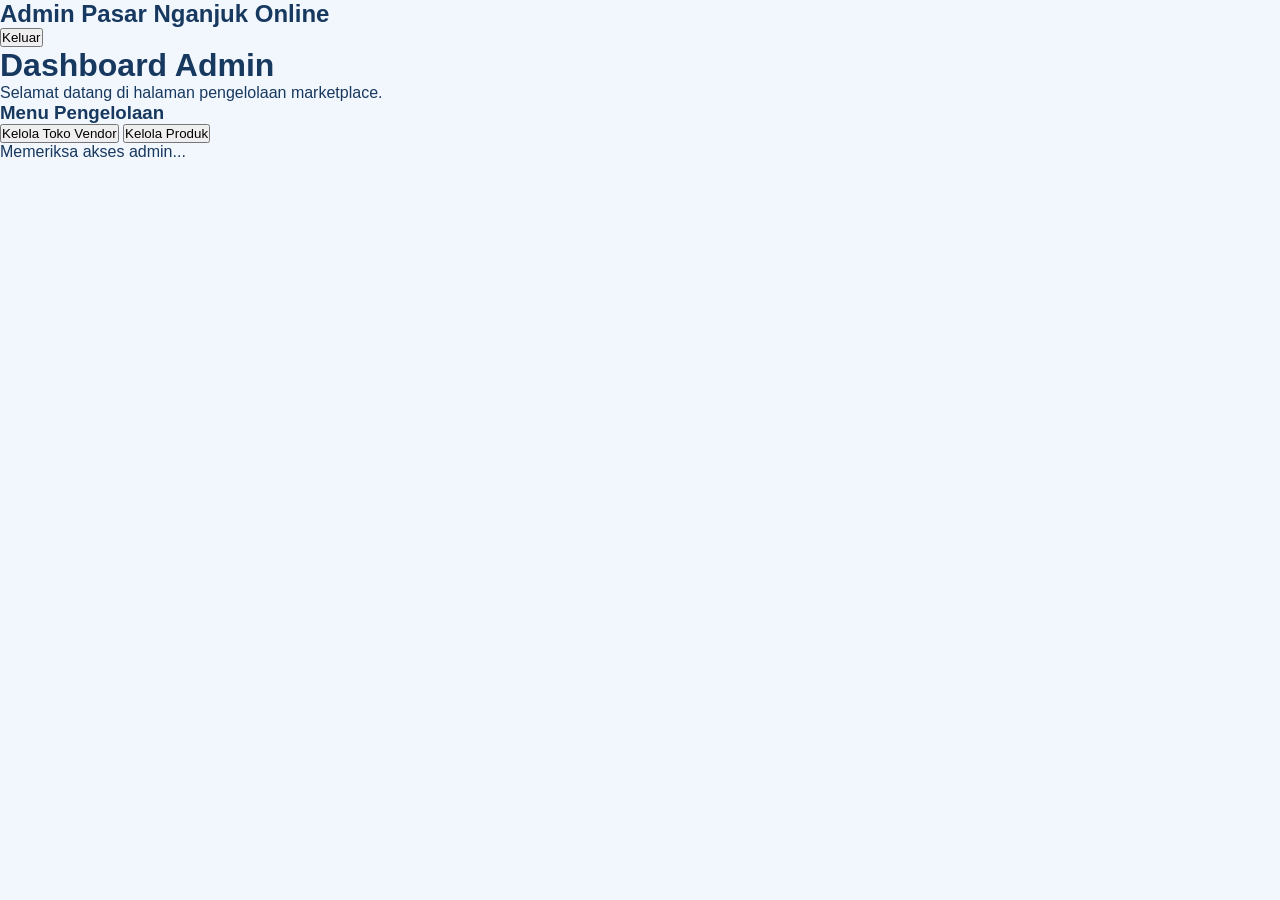
==== admin.html @ d714dd49 "Add files via upload" ====
<!DOCTYPE html>
<html lang="id">
<head>
    <meta charset="UTF-8">
    <meta name="viewport" content="width=device-width, initial-scale=1.0">
    <title>Admin - Pasar Nganjuk Online</title>
    <link rel="stylesheet" href="style.css">
</head>
<body>

    <header>
        <h2>Admin Pasar Nganjuk Online</h2>
        <button id="btnLogout">Keluar</button>
    </header>

    <main class="container">
        <h1>Dashboard Admin</h1>
        <p>Selamat datang di halaman pengelolaan marketplace.</p>

        <section>
            <h3>Menu Pengelolaan</h3>
            <div class="admin-menu">
                <button onclick="tampilkanToko()">Kelola Toko Vendor</button>
                <button onclick="tampilkanProduk()">Kelola Produk</button>
            </div>
        </section>

        <section id="areaAdmin">
            <p>Memeriksa akses admin...</p>
        </section>
    </main>

    <script type="module" src="admin.js"></script>
</body>
</html>
---- style.css ----
/* =========================================
   PASAR NGANJUK ONLINE - STYLE.CSS
   Versi dirapikan: desktop, tablet, dan HP
   Nama class/ID dipertahankan
========================================= */

/* RESET & WARNA */
* {
    margin: 0;
    padding: 0;
    box-sizing: border-box;
}

:root {
    --blue: #0864ad;
    --dark-blue: #064783;
    --light-blue: #eaf5ff;
    --white: #ffffff;
    --text: #17385f;
    --border: #dceafa;
    --green: #13a76b;
}

body {
    font-family: Arial, sans-serif;
    background: #f1f7fd;
    color: var(--text);
}

/* =========================================
   TOPBAR
========================================= */
.topbar {
    min-height: 42px;
    background: var(--dark-blue);
    color: #fff;
    padding: 10px 3%;
    display: flex;
    align-items: center;
    justify-content: space-between;
    gap: 15px;
    font-size: 13px;
}

.top-links {
    display: flex;
    gap: 20px;
}

.top-links a {
    color: #fff;
    text-decoration: none;
}

/* =========================================
   HEADER & PENCARIAN
========================================= */
.main-header {
    background: #fff;
    padding: 18px 3%;
    display: flex;
    align-items: center;
    justify-content: space-between;
    gap: 25px;
}

.logo {
    display: flex;
    align-items: center;
    gap: 10px;
    flex-shrink: 0;
}

.logo-icon {
    font-size: 43px;
}

.logo h1 {
    font-size: 25px;
    color: var(--dark-blue);
}

.logo h1 span {
    color: #1689e5;
    font-style: italic;
}

.logo small {
    display: block;
    text-align: right;
    margin-top: 5px;
}

.search-box {
    display: flex;
    align-items: center;
    flex: 1;
    min-width: 0;
    max-width: 650px;
    height: 50px;
    border: 2px solid #cce6ff;
    border-radius: 14px;
    overflow: hidden;
    background: #fff;
    transition: border-color .2s, box-shadow .2s;
}

.search-box:focus-within {
    border-color: #1680dc;
    box-shadow: 0 0 0 4px #1680dc18;
}

.search-box input {
    flex: 1;
    width: 100%;
    min-width: 0;
    height: 100%;
    padding: 0 16px;
    border: none;
    outline: none;
    background: transparent;
    color: #26384a;
    font-size: 14px;
}

.search-box input::placeholder {
    color: #9aaabd;
}

.search-box button {
    width: 55px;
    height: 100%;
    flex-shrink: 0;
    border: none;
    background: #0875cc;
    color: #fff;
    font-size: 20px;
    cursor: pointer;
    transition: background .2s;
}

.search-box button:hover {
    background: #055da6;
}

.header-actions {
    display: flex;
    gap: 20px;
}

.header-actions a {
    color: var(--dark-blue);
    text-decoration: none;
    font-weight: bold;
}

/* PENCARIAN + URUTAN PRODUK */
.search-urutan-wrapper {
    display: flex;
    align-items: center;
    gap: 10px;
    flex: 1;
    min-width: 0;
}

.search-urutan-wrapper .search-box {
    flex: 1;
    width: auto;
    min-width: 0;
}

.filter-urutan {
    display: flex;
    align-items: center;
    justify-content: flex-end;
    gap: 10px;
    max-width: 1200px;
    margin: 15px auto;
    padding: 0 20px;
}

.filter-urutan label {
    color: #52677d;
    font-size: 14px;
    font-weight: 600;
}

.filter-urutan select {
    padding: 11px 14px;
    border: 1px solid #d5e3f2;
    border-radius: 10px;
    background: #fff;
    color: #1264b0;
    font-size: 14px;
    font-weight: 600;
    cursor: pointer;
    outline: none;
}

.filter-urutan select:focus {
    border-color: #1680dc;
    box-shadow: 0 0 0 3px #1680dc20;
}

.search-urutan-wrapper .filter-urutan {
    margin: 0;
    padding: 0;
    flex-shrink: 0;
}

.search-urutan-wrapper .filter-urutan label {
    display: none;
}

.search-urutan-wrapper .filter-urutan select {
    width: 125px;
    max-width: 125px;
    height: 46px;
    padding: 0 8px;
    font-size: 12px;
}

/* =========================================
   NAVIGASI DESKTOP
========================================= */
.main-nav {
    display: flex;
    align-items: center;
    margin: 0 1%;
    background: var(--blue);
    border-radius: 12px;
    overflow-x: auto;
}

.main-nav a {
    padding: 17px 23px;
    color: #fff;
    text-decoration: none;
    white-space: nowrap;
    font-weight: bold;
}

.main-nav a.active {
    background: #2397ee;
}

/* =========================================
   HERO / BANNER UTAMA
========================================= */
.hero {
    min-height: 275px;
    margin: 12px 1%;
    border-radius: 15px;
    background: linear-gradient(90deg, #07559a, #168de1);
    display: flex;
    align-items: center;
    justify-content: center;
    text-align: center;
    color: #fff;
    overflow: hidden;
}

.hero-content {
    padding: 35px 20px;
}

.hero h2 {
    margin-bottom: 15px;
    font-size: clamp(28px, 4vw, 48px);
    font-style: italic;
}

.hero h3 {
    margin-bottom: 15px;
    color: #ffdf45;
    font-size: clamp(22px, 3vw, 36px);
}

.hero p {
    margin-bottom: 22px;
    font-size: 18px;
    font-weight: bold;
}

.hero button {
    padding: 13px 25px;
    border: none;
    border-radius: 25px;
    background: #ffda36;
    color: #064783;
    font-size: 16px;
    font-weight: bold;
    cursor: pointer;
}

/* =========================================
   KATEGORI
========================================= */
.category-section,
.product-section,
.promo-section,
.store-section {
    background: #fff;
    border: 1px solid var(--border);
    border-radius: 13px;
    overflow: hidden;
}

.category-section {
    margin: 15px 1%;
    padding: 20px;
}

.category-section > h2 {
    margin-bottom: 18px;
}

.categories {
    display: grid;
    grid-template-columns: repeat(10, minmax(0, 1fr));
    gap: 12px;
}

.categories div {
    padding: 16px 5px;
    border-radius: 12px;
    background: #f1f8ff;
    text-align: center;
    font-size: 32px;
}

.categories p {
    margin-top: 10px;
    font-size: 13px;
    font-weight: bold;
}

/* =========================================
   AREA MARKETPLACE
========================================= */
.marketplace-content {
    display: grid;
    grid-template-columns: 2fr 1fr .8fr;
    align-items: stretch;
    gap: 15px;
    margin: 18px 1%;
}

.section-title {
    display: flex;
    align-items: center;
    justify-content: space-between;
    gap: 10px;
    padding: 15px;
    background: var(--blue);
    color: #fff;
}

.section-title h2 {
    font-size: 19px;
}

.section-title a {
    color: #fff;
    text-decoration: none;
    font-size: 12px;
}

/* KARTU PRODUK BERANDA */
.products {
    display: grid;
    grid-template-columns: repeat(4, minmax(0, 1fr));
    gap: 10px;
    padding: 12px;
}

.product {
    padding: 0;
    border: 1px solid #e3edf8;
    border-radius: 10px;
    background: #fff;
    overflow: hidden;
    cursor: pointer;
    transition: transform .2s, box-shadow .2s;
}

.product:hover {
    transform: translateY(-4px);
    box-shadow: 0 6px 18px #07559a20;
}

.product .photo {
    margin-bottom: 12px;
    padding: 25px 5px;
    border-radius: 8px;
    background: #f1f5fa;
    text-align: center;
    font-size: 45px;
}

.product-image {
    width: 100%;
    aspect-ratio: 1 / 1;
    overflow: hidden;
    background: #f1f5fa;
}

.product-image img {
    display: block;
    width: 100%;
    height: 100%;
    object-fit: cover;
    transition: transform .3s;
}

.product:hover .product-image img {
    transform: scale(1.05);
}

.product-info {
    padding: 12px;
}

.product-info h3 {
    min-height: 35px;
    margin-bottom: 8px;
    font-size: 14px;
    line-height: 1.4;
}

.product h3 {
    margin-bottom: 8px;
    font-size: 14px;
}

.product .price {
    color: #e53935;
    font-size: 17px;
    font-weight: bold;
}

.product-info .location {
    margin-top: 8px;
    color: #78899b;
    font-size: 12px;
}

.buy-button {
    width: 100%;
    margin-top: 12px;
    padding: 10px;
    border: none;
    border-radius: 7px;
    background: #0864ad;
    color: #fff;
    font-weight: bold;
    cursor: pointer;
}

.buy-button:hover {
    background: #064783;
}

/* PROMO & TOKO POPULER */
.promo-banner {
    height: calc(100% - 50px);
    min-height: 260px;
    padding: 40px 15px;
    background: linear-gradient(145deg, #35b7ed, #0571c9);
    color: #fff;
    display: flex;
    flex-direction: column;
    align-items: center;
    justify-content: center;
    text-align: center;
}

.promo-banner h2 {
    font-size: 27px;
}

.promo-banner h3 {
    margin: 15px 0;
    color: #ffed32;
    font-size: 35px;
}

.promo-banner p {
    font-weight: bold;
}

.popular-stores {
    padding: 12px;
}

.popular-stores div {
    padding: 20px 8px;
    border-bottom: 1px solid var(--border);
    font-size: 14px;
    font-weight: bold;
}

/* =========================================
   FOOTER & NAVIGASI HP
========================================= */
footer {
    padding: 25px;
    background: var(--dark-blue);
    color: #fff;
    text-align: center;
    line-height: 1.8;
}

.mobile-nav {
    display: none;
}

.mobile-nav a {
    flex: 1;
    min-width: 0;
    display: flex;
    flex-direction: column;
    align-items: center;
    justify-content: center;
    gap: 4px;
    color: #60758b;
    text-decoration: none;
    font-size: 19px;
    text-align: center;
    white-space: nowrap;
}

.mobile-nav a span {
    font-size: 9px;
}

.mobile-nav a.active {
    color: var(--blue);
    font-weight: bold;
}

/* =========================================
   RINGKASAN & PANEL KERANJANG
========================================= */
#cartSummary {
    position: fixed;
    right: 18px;
    bottom: 20px;
    z-index: 1000;
    display: flex;
    flex-direction: column;
    gap: 5px;
    padding: 13px 18px;
    border: none;
    border-radius: 12px;
    background: #0759a5;
    color: #fff;
    box-shadow: 0 4px 15px #0003;
    text-align: left;
    cursor: pointer;
}

#cartOverlay {
    position: fixed;
    inset: 0;
    z-index: 2000;
    display: none;
    justify-content: flex-end;
    background: #0008;
}

#cartOverlay.show {
    display: flex;
}

.cart-panel {
    display: flex;
    flex-direction: column;
    width: 100%;
    max-width: 430px;
    height: 100%;
    padding: 20px;
    background: #fff;
    overflow-y: auto;
}

.cart-header {
    display: flex;
    align-items: center;
    justify-content: space-between;
    padding-bottom: 15px;
    border-bottom: 1px solid #e5eaf0;
}

.cart-header button {
    padding: 9px 12px;
    border: none;
    border-radius: 8px;
    background: #edf3f8;
    font-size: 18px;
    cursor: pointer;
}

#cartItems {
    flex: 1;
}

.cart-item {
    padding: 16px 0;
    border-bottom: 1px solid #e5eaf0;
}

.cart-item-info p {
    color: #0759a5;
    font-weight: bold;
}

.cart-controls {
    display: flex;
    align-items: center;
    gap: 12px;
}

.cart-controls button {
    padding: 6px 11px;
    border: 1px solid #dce3eb;
    border-radius: 6px;
    background: #f5f8fb;
    cursor: pointer;
}

.cart-controls .remove-button {
    margin-left: auto;
    color: #d33;
}

.cart-empty {
    padding: 35px 10px;
    color: #78899b;
    text-align: center;
}

.cart-footer {
    padding-top: 15px;
    border-top: 1px solid #e5eaf0;
}

.cart-footer strong {
    display: block;
    margin: 8px 0 15px;
    color: #0759a5;
    font-size: 22px;
}

.checkout-button {
    width: 100%;
    padding: 14px;
    border: none;
    border-radius: 9px;
    background: #0759a5;
    color: #fff;
    font-weight: bold;
    cursor: pointer;
}

/* =========================================
   CHECKOUT POPUP
========================================= */
#checkoutOverlay {
    position: fixed;
    inset: 0;
    z-index: 3000;
    display: none;
    align-items: center;
    justify-content: center;
    padding: 15px;
    background: #0008;
}

#checkoutOverlay.show {
    display: flex;
}

.checkout-panel {
    width: 100%;
    max-width: 480px;
    max-height: 90vh;
    padding: 22px;
    border-radius: 14px;
    background: #fff;
    overflow-y: auto;
}

.checkout-panel label {
    display: block;
    margin: 15px 0 6px;
    font-size: 14px;
    font-weight: 600;
}

.checkout-panel input,
.checkout-panel textarea {
    width: 100%;
    padding: 12px;
    border: 1px solid #dce3eb;
    border-radius: 8px;
    font: inherit;
}

.checkout-panel textarea {
    min-height: 75px;
    resize: vertical;
}

.checkout-total {
    display: flex;
    align-items: center;
    justify-content: space-between;
    margin: 22px 0 15px;
    padding-top: 15px;
    border-top: 1px solid #e5eaf0;
}

.checkout-total strong {
    color: #0759a5;
    font-size: 20px;
}

#checkoutMessage {
    color: #16834a;
    font-size: 13px;
    line-height: 1.5;
}

/* =========================================
   DASHBOARD PENJUAL
========================================= */
body:has(.seller-dashboard) {
    min-height: 100vh;
    background: #f3f7fc;
    color: #183b5d;
}

.seller-header {
    display: flex;
    align-items: center;
    justify-content: space-between;
    gap: 15px;
    padding: 18px max(5%, calc((100% - 1100px) / 2));
    background: linear-gradient(115deg, #064783, #0878c9);
    color: #fff;
    box-shadow: 0 3px 14px #06478320;
}

.seller-header h2 {
    margin: 0;
    font-size: clamp(18px, 2.5vw, 23px);
    font-weight: 700;
}

.seller-header a {
    display: inline-flex;
    align-items: center;
    gap: 6px;
    padding: 9px 13px;
    border: 1px solid #ffffff55;
    border-radius: 9px;
    color: #fff;
    text-decoration: none;
    font-size: 13px;
    transition: background .2s;
}

.seller-header a:hover {
    background: #ffffff20;
}

.seller-dashboard {
    width: min(100% - 32px, 900px);
    max-width: 900px;
    margin: 32px auto 60px;
    padding: 0;
}

.seller-dashboard > h1 {
    margin-bottom: 8px;
    color: #123d66;
    font-size: clamp(25px, 4vw, 32px);
    line-height: 1.25;
}

.seller-dashboard > p {
    margin-bottom: 24px;
    color: #687f96;
    font-size: 14px;
    line-height: 1.6;
}

.seller-card {
    margin-top: 18px;
    padding: 24px;
    border: 1px solid #e1eaf3;
    border-radius: 16px;
    background: #fff;
    box-shadow: 0 5px 20px #17385f0a;
}

.seller-card h2 {
    margin: 0 0 18px;
    padding-bottom: 13px;
    border-bottom: 1px solid #edf1f6;
    color: #164b79;
    font-size: 19px;
}

.seller-card label {
    display: block;
    margin: 16px 0 7px;
    color: #294b6b;
    font-size: 13px;
    font-weight: 700;
}

.seller-card input {
    display: block;
    width: 100%;
    min-height: 46px;
    padding: 11px 13px;
    border: 1px solid #d6e1ed;
    border-radius: 9px;
    outline: none;
    background: #fbfdff;
    color: #17385f;
    font: inherit;
    font-size: 14px;
    transition: border-color .2s, box-shadow .2s, background .2s;
}

.seller-card input:focus {
    border-color: #1689e5;
    background: #fff;
    box-shadow: 0 0 0 3px #1689e51a;
}

.seller-card input[type="file"] {
    min-height: auto;
    padding: 9px;
    background: #f8fbff;
    cursor: pointer;
}

.seller-card input[type="file"]::file-selector-button {
    margin-right: 10px;
    padding: 8px 11px;
    border: 0;
    border-radius: 7px;
    background: #e7f2fc;
    color: #0759a5;
    font-weight: 700;
    cursor: pointer;
}

.seller-card > button,
.seller-product button {
    min-height: 43px;
    padding: 11px 18px;
    border: 0;
    border-radius: 9px;
    background: #0864ad;
    color: #fff;
    font-size: 14px;
    font-weight: 700;
    cursor: pointer;
    transition: background .2s, transform .2s;
}

.seller-card > button {
    width: 100%;
    margin-top: 20px;
}

.seller-card > button:hover,
.seller-product button:hover {
    background: #064783;
}

.seller-card > button:active,
.seller-product button:active {
    transform: scale(.98);
}

#pesanToko,
#pesanProduk {
    margin-top: 12px;
    color: #16834a;
    font-size: 13px;
    line-height: 1.5;
    overflow-wrap: anywhere;
}

#daftarProdukPenjual {
    display: grid;
    gap: 12px;
}

.seller-product {
    display: flex;
    align-items: center;
    gap: 16px;
    min-width: 0;
    padding: 13px;
    border: 1px solid #e7edf4;
    border-radius: 12px;
    background: #fbfdff;
}

.seller-product img {
    flex: 0 0 92px;
    width: 92px;
    height: 92px;
    border: 1px solid #e7edf4;
    border-radius: 10px;
    background: #f1f5fa;
    object-fit: cover;
}

.seller-product > div {
    flex: 1;
    min-width: 0;
}

.seller-product strong {
    display: block;
    margin-bottom: 6px;
    color: #17385f;
    font-size: 15px;
    overflow-wrap: anywhere;
}

.seller-product p {
    margin-bottom: 10px;
    color: #0864ad;
    font-size: 15px;
    font-weight: 700;
}

.seller-product button {
    min-height: 34px;
    padding: 7px 13px;
    background: #fff0f0;
    color: #c62828;
    font-size: 12px;
}

.seller-product button:hover {
    background: #ffe0e0;
    color: #a71919;
}

#daftarProdukPenjual > p {
    padding: 18px;
    border: 1px dashed #d6e1ed;
    border-radius: 10px;
    color: #71869b;
    text-align: center;
    font-size: 14px;
}

/* =========================================
   HALAMAN DETAIL TOKO
========================================= */
.halaman-toko {
    max-width: 1100px;
    margin: 25px auto;
    padding: 15px;
}

.kartu-profil-toko {
    margin-bottom: 25px;
    padding: 25px;
    border-radius: 12px;
    background: #fff;
    box-shadow: 0 2px 10px rgba(0, 0, 0, .08);
}

.kartu-profil-toko h1 {
    margin-bottom: 12px;
    color: #1769aa;
}

.kartu-profil-toko p {
    margin: 8px 0;
    color: #555;
}

.produk-toko h2 {
    margin-bottom: 20px;
    color: #222;
}

#daftarProdukToko {
    display: grid;
    grid-template-columns: repeat(auto-fill, minmax(180px, 1fr));
    gap: 15px;
}

.kartu-produk-toko {
    padding: 12px;
    border-radius: 10px;
    background: #fff;
    box-shadow: 0 2px 8px rgba(0, 0, 0, .08);
    overflow: hidden;
}

.kartu-produk-toko img {
    width: 100%;
    height: 170px;
    border-radius: 8px;
    object-fit: cover;
}

.kartu-produk-toko h3 {
    margin: 10px 0;
    font-size: 15px;
}

.harga-produk-toko {
    color: #e53935;
    font-weight: bold;
}

/* BANNER TOKO */
.banner-toko {
    width: 100%;
    height: 230px;
    border-radius: 16px 16px 0 0;
    background: #e8f1fb;
    overflow: hidden;
}

.banner-toko img {
    display: block;
    width: 100%;
    height: 100%;
    object-fit: cover;
}

.banner-kosong {
    display: flex;
    align-items: center;
    justify-content: center;
    height: 100%;
    color: #1769aa;
    font-size: 22px;
    font-weight: bold;
}

/* KARTU PROFIL TOKO */
.kartu-profil-toko {
    margin: 0 0 30px;
    padding: 0 25px 25px;
    border-radius: 0 0 16px 16px;
    background: #fff;
    box-shadow: 0 5px 20px rgba(0, 0, 0, .07);
}

.identitas-toko {
    display: flex;
    align-items: flex-end;
    gap: 20px;
}

.foto-profil-toko,
.foto-profil-kosong {
    position: relative;
    flex-shrink: 0;
    width: 120px;
    height: 120px;
    margin-top: -65px;
    border: 5px solid #fff;
    border-radius: 50%;
    background: #e8f1fb;
    object-fit: cover;
    box-shadow: 0 3px 12px rgba(0, 0, 0, .15);
}

.foto-profil-kosong {
    display: flex;
    align-items: center;
    justify-content: center;
    font-size: 40px;
}

.info-identitas-toko {
    flex: 1;
    min-width: 0;
    padding-top: 15px;
}

.info-identitas-toko h1,
.identitas-toko h1 {
    margin: 0 0 12px;
    color: #1769aa;
    font-size: 25px;
}

.info-identitas-toko p {
    margin: 8px 0;
    color: #555;
    line-height: 1.5;
}

.deskripsi-toko {
    margin-top: 15px !important;
    color: #666 !important;
    line-height: 1.7 !important;
}

/* TOMBOL WHATSAPP TOKO */
.tombol-whatsapp {
    display: inline-block;
    margin-top: 12px;
    padding: 11px 18px;
    border-radius: 8px;
    background: #20b65a;
    color: #fff;
    text-decoration: none;
    font-weight: bold;
    transition: background .2s, transform .2s;
}

.tombol-whatsapp:hover {
    background: #159447;
    transform: translateY(-2px);
}

/* LABEL KATEGORI PRODUK TOKO */
.kategori-produk-toko {
    display: inline-block;
    margin: 5px 0;
    padding: 5px 10px;
    border-radius: 20px;
    background: #e8f1fb;
    color: #1769aa;
    font-size: 12px;
    font-weight: 600;
}

/* =========================================
   DETAIL PRODUK TOKO
========================================= */
#detailProdukToko {
    position: fixed;
    inset: 0;
    z-index: 9999;
    display: flex;
    align-items: center;
    justify-content: center;
    padding: 15px;
    background: rgba(0, 0, 0, .65);
}

.isi-detail-toko {
    position: relative;
    width: 100%;
    max-width: 500px;
    max-height: 90vh;
    padding: 25px;
    border-radius: 18px;
    background: #fff;
    overflow-y: auto;
}

.isi-detail-toko img {
    width: 100%;
    height: 280px;
    border-radius: 12px;
    object-fit: contain;
}

.isi-detail-toko h2 {
    margin: 18px 0 8px;
}

.isi-detail-toko h3 {
    color: #0878df;
    font-size: 23px;
}

#tutupDetailToko {
    position: absolute;
    top: 12px;
    right: 12px;
    width: 35px;
    height: 35px;
    border: none;
    border-radius: 50%;
    background: #fff;
    font-size: 22px;
    cursor: pointer;
}

.tombol-detail-toko,
.tombol-keranjang-toko,
#tambahKeranjangDetail {
    width: 100%;
    margin-top: 8px;
    padding: 12px;
    border: none;
    border-radius: 9px;
    font-size: 14px;
    font-weight: bold;
    cursor: pointer;
    transition: background .2s;
}

.tombol-detail-toko {
    background: #eaf3ff;
    color: #0878df;
}

.tombol-keranjang-toko,
#tambahKeranjangDetail {
    background: #0878df;
    color: #fff;
}

.tombol-detail-toko:hover {
    background: #d6e8ff;
}

.tombol-keranjang-toko:hover,
#tambahKeranjangDetail:hover {
    background: #0564bd;
}

#tambahKeranjangDetail {
    margin-top: 20px;
    padding: 14px;
    font-size: 16px;
}

/* =========================================
   HALAMAN KERANJANG BELANJA
   Class .halaman-toko dipertahankan karena
   digunakan juga pada halaman keranjang.
========================================= */
.checkout-keranjang {
    margin-top: 25px;
    padding: 25px;
    border: 1px solid #e8edf4;
    border-radius: 14px;
    background: #fff;
    box-shadow: 0 3px 15px rgba(0, 0, 0, .04);
}

.checkout-keranjang h2 {
    margin: 0 0 22px;
    padding-bottom: 15px;
    border-bottom: 1px solid #edf0f5;
    color: #1d3557;
}

.checkout-keranjang label {
    display: block;
    margin: 16px 0 8px;
    color: #34445a;
    font-weight: 600;
}

.checkout-keranjang input,
.checkout-keranjang textarea {
    width: 100%;
    padding: 13px;
    border: 1px solid #dce3ed;
    border-radius: 9px;
    background: #fff;
    font-size: 14px;
}

.checkout-keranjang textarea {
    min-height: 90px;
    resize: vertical;
}

.checkout-keranjang input:focus,
.checkout-keranjang textarea:focus {
    outline: none;
    border-color: #0875d1;
    box-shadow: 0 0 0 3px rgba(8, 117, 209, .10);
}

.checkout-keranjang button {
    width: 100%;
    margin-top: 15px;
    padding: 15px;
    border: none;
    border-radius: 9px;
    background: #0875d1;
    color: #fff;
    font-size: 16px;
    font-weight: bold;
    cursor: pointer;
}

.checkout-keranjang button:hover {
    background: #0561ae;
}

/* ITEM KERANJANG */
.item-keranjang {
    margin-bottom: 14px;
    padding: 22px;
    border: 1px solid #e8edf4;
    border-radius: 13px;
    background: #fff;
    box-shadow: 0 3px 12px rgba(0, 0, 0, .04);
}

.item-keranjang h3 {
    margin: 0 0 8px;
    color: #243b53;
    font-size: 18px;
}

.item-keranjang p {
    margin: 7px 0;
    color: #778397;
}

.item-keranjang p:nth-of-type(2) {
    color: #0875d1;
    font-size: 18px;
    font-weight: bold;
}

.kontrol-jumlah {
    display: flex;
    align-items: center;
    gap: 13px;
    margin: 15px 0;
}

.kontrol-jumlah button {
    width: 35px;
    height: 35px;
    border: 1px solid #dce5ef;
    border-radius: 8px;
    background: #f0f6ff;
    color: #0875d1;
    font-size: 20px;
    cursor: pointer;
}

.kontrol-jumlah span {
    min-width: 20px;
    font-weight: bold;
    text-align: center;
}

.item-keranjang > button {
    padding: 8px 15px;
    border: none;
    border-radius: 7px;
    background: #fff0f0;
    color: #dc3545;
    cursor: pointer;
}

/* TOTAL KERANJANG */
.total-keranjang {
    display: flex;
    align-items: center;
    justify-content: space-between;
    gap: 10px;
    margin: 20px 0;
    padding: 22px;
    border: 1px solid #e4edf7;
    border-radius: 13px;
    background: #fff;
}

.total-keranjang h3 {
    margin: 0;
    color: #52647a;
}

.total-keranjang h2 {
    margin: 0;
    color: #0875d1;
    font-size: 24px;
}

/* =========================================
   RESPONSIVE TABLET
========================================= */
@media (max-width: 1000px) {
    .categories {
        grid-template-columns: repeat(5, minmax(0, 1fr));
    }

    .marketplace-content {
        grid-template-columns: 1fr 1fr;
    }

    .product-section {
        grid-column: 1 / -1;
    }

    .header-actions {
        display: none;
    }
}

/* =========================================
   RESPONSIVE HP & TABLET KECIL
========================================= */
@media (max-width: 768px) {
    body {
        padding-bottom: 85px;
    }

    .main-nav {
        display: none !important;
    }

    .mobile-nav {
        position: fixed;
        right: 0;
        bottom: 0;
        left: 0;
        z-index: 9999;
        display: flex !important;
        align-items: center;
        justify-content: space-around;
        width: 100%;
        height: 70px;
        padding: 4px 2px;
        border-top: 1px solid var(--border);
        background: #fff;
        box-shadow: 0 -3px 12px #00000015;
    }

    .mobile-nav a {
        gap: 5px;
        white-space: normal;
    }

    .mobile-nav a span {
        font-size: 9px;
        line-height: 1.2;
    }

    .mobile-nav a.active {
        color: #0864ad;
    }

    .main-header {
        flex-wrap: wrap;
        gap: 12px;
        padding: 12px;
    }

    .main-header .logo {
        width: 100%;
    }

    .main-header .search-urutan-wrapper {
        order: 2;
        width: 100%;
        flex-wrap: nowrap;
        gap: 8px;
    }

    .main-header .search-box {
        flex: 1;
        width: auto;
        min-width: 0;
        max-width: none;
        height: 46px;
    }

    .main-header .search-box input {
        min-width: 0;
        padding: 0 10px;
        font-size: 13px;
    }

    .main-header .search-box button {
        width: 42px;
    }

    .main-header .filter-urutan {
        order: 2;
        width: 118px;
        margin: 0;
        padding: 0;
        flex-shrink: 0;
    }

    .main-header .filter-urutan select {
        width: 100%;
        max-width: 100%;
        height: 46px;
        padding: 0 7px;
        border-radius: 12px;
        background: #f7faff;
        font-size: 12px;
    }

    .main-header .header-actions {
        order: 3;
    }

    .filter-urutan {
        justify-content: flex-start;
        margin: 10px 12px 15px;
        padding: 0;
    }

    .filter-urutan label {
        white-space: nowrap;
    }

    .filter-urutan select {
        flex: 1;
        max-width: none;
        height: 42px;
    }

    .search-urutan-wrapper {
        width: 100%;
        gap: 7px;
    }

    .search-urutan-wrapper .search-box {
        height: 44px;
    }

    .search-urutan-wrapper .filter-urutan {
        width: 115px;
        margin: 0;
        padding: 0;
    }

    .search-urutan-wrapper .filter-urutan select {
        width: 100%;
        max-width: 100%;
        height: 44px;
    }
}

/* =========================================
   RESPONSIVE SMARTPHONE
========================================= */
@media (max-width: 600px) {
    body {
        padding-bottom: 85px;
    }

    /* TOPBAR */
    .topbar {
        justify-content: center;
        font-size: 11px;
    }

    .topbar .top-links,
    .topbar div:nth-child(2) {
        display: none;
    }

    /* HEADER */
    .main-header {
        padding: 12px;
        gap: 12px;
    }

    .logo {
        width: 100%;
        justify-content: center;
    }

    .logo h1 {
        font-size: 21px;
    }

    .logo small {
        text-align: left;
    }

    .logo-icon {
        font-size: 35px;
    }

    .main-nav {
        display: none;
    }

    /* HERO */
    .hero {
        min-height: 210px;
        margin: 10px;
    }

    .hero-content {
        padding: 25px 12px;
    }

    .hero h2 {
        font-size: 25px;
    }

    .hero h3 {
        font-size: 21px;
    }

    .hero p {
        font-size: 14px;
    }

    /* KATEGORI */
    .category-section {
        margin: 10px;
        padding: 14px;
    }

    .categories {
        grid-template-columns: repeat(5, minmax(0, 1fr));
        gap: 7px;
    }

    .categories div {
        padding: 12px 3px;
        font-size: 23px;
    }

    .categories p {
        font-size: 10px;
    }

    /* MARKETPLACE */
    .marketplace-content {
        grid-template-columns: 1fr;
        gap: 12px;
        margin: 10px;
    }

    .product-section {
        grid-column: auto;
    }

    .section-title h2 {
        font-size: 16px;
    }

    .products {
        grid-template-columns: repeat(2, minmax(0, 1fr));
        gap: 9px;
        padding: 9px;
    }

    .product-info {
        padding: 9px;
    }

    .product-info h3,
    .product h3 {
        font-size: 13px;
    }

    .product .photo {
        padding: 25px 5px;
        font-size: 40px;
    }

    .product .price {
        font-size: 15px;
    }

    .buy-button {
        padding: 9px 5px;
        font-size: 12px;
    }

    .promo-banner {
        min-height: 200px;
    }

    .popular-stores div {
        padding: 15px 8px;
    }

    footer {
        font-size: 12px;
    }

    /* RINGKASAN KERANJANG */
    #cartSummary {
        right: 10px;
        bottom: 78px;
        padding: 10px 13px;
        font-size: 12px;
    }

    .cart-panel {
        max-width: 100%;
    }

    /* DASHBOARD PENJUAL */
    body:has(.seller-dashboard) {
        padding-bottom: 20px;
    }

    .seller-header {
        flex-direction: row;
        align-items: center;
        gap: 10px;
        padding: 15px 16px;
    }

    .seller-header h2 {
        font-size: 17px;
    }

    .seller-header a {
        padding: 8px 9px;
        font-size: 11px;
        white-space: nowrap;
    }

    .seller-dashboard {
        width: calc(100% - 24px);
        margin: 22px auto 35px;
    }

    .seller-dashboard > h1 {
        font-size: 25px;
    }

    .seller-dashboard > p {
        margin-bottom: 18px;
        font-size: 13px;
    }

    .seller-card {
        margin-top: 14px;
        padding: 17px;
        border-radius: 13px;
    }

    .seller-card h2 {
        font-size: 17px;
    }

    .seller-card input {
        min-height: 45px;
        font-size: 16px;
    }

    .seller-product {
        gap: 12px;
        padding: 10px;
    }

    .seller-product img {
        flex-basis: 76px;
        width: 76px;
        height: 76px;
    }

    .seller-product strong,
    .seller-product p {
        font-size: 14px;
    }

    /* HALAMAN TOKO */
    .halaman-toko {
        margin: 10px auto;
        padding: 12px;
    }

    .kartu-profil-toko {
        padding: 0 15px 20px;
        border-radius: 0 0 12px 12px;
    }

    .banner-toko {
        height: 160px;
        border-radius: 12px 12px 0 0;
    }

    .banner-kosong {
        font-size: 18px;
    }

    .identitas-toko {
        align-items: flex-end;
        gap: 12px;
    }

    .foto-profil-toko,
    .foto-profil-kosong {
        width: 85px;
        height: 85px;
        margin-top: -45px;
        border-width: 4px;
    }

    .info-identitas-toko {
        padding-top: 12px;
    }

    .info-identitas-toko h1,
    .identitas-toko h1 {
        margin-bottom: 8px;
        font-size: 19px;
    }

    .info-identitas-toko p {
        font-size: 13px;
    }

    .deskripsi-toko {
        font-size: 13px;
    }

    .tombol-whatsapp {
        display: block;
        width: 100%;
        padding: 10px 13px;
        font-size: 13px;
        text-align: center;
    }

    #daftarProdukToko {
        grid-template-columns: repeat(2, minmax(0, 1fr));
        gap: 10px;
    }

    .kartu-produk-toko img {
        height: 140px;
    }

    /* DETAIL PRODUK */
    .isi-detail-toko {
        padding: 18px;
    }

    .isi-detail-toko img {
        height: 220px;
    }

    /* KERANJANG */
    .checkout-keranjang {
        padding: 16px;
    }

    .item-keranjang {
        padding: 16px;
    }

    .total-keranjang {
        padding: 16px;
        gap: 10px;
    }

    .total-keranjang h2 {
        font-size: 20px;
    }
}

/* Tes pembaruan otomatis GitHub */
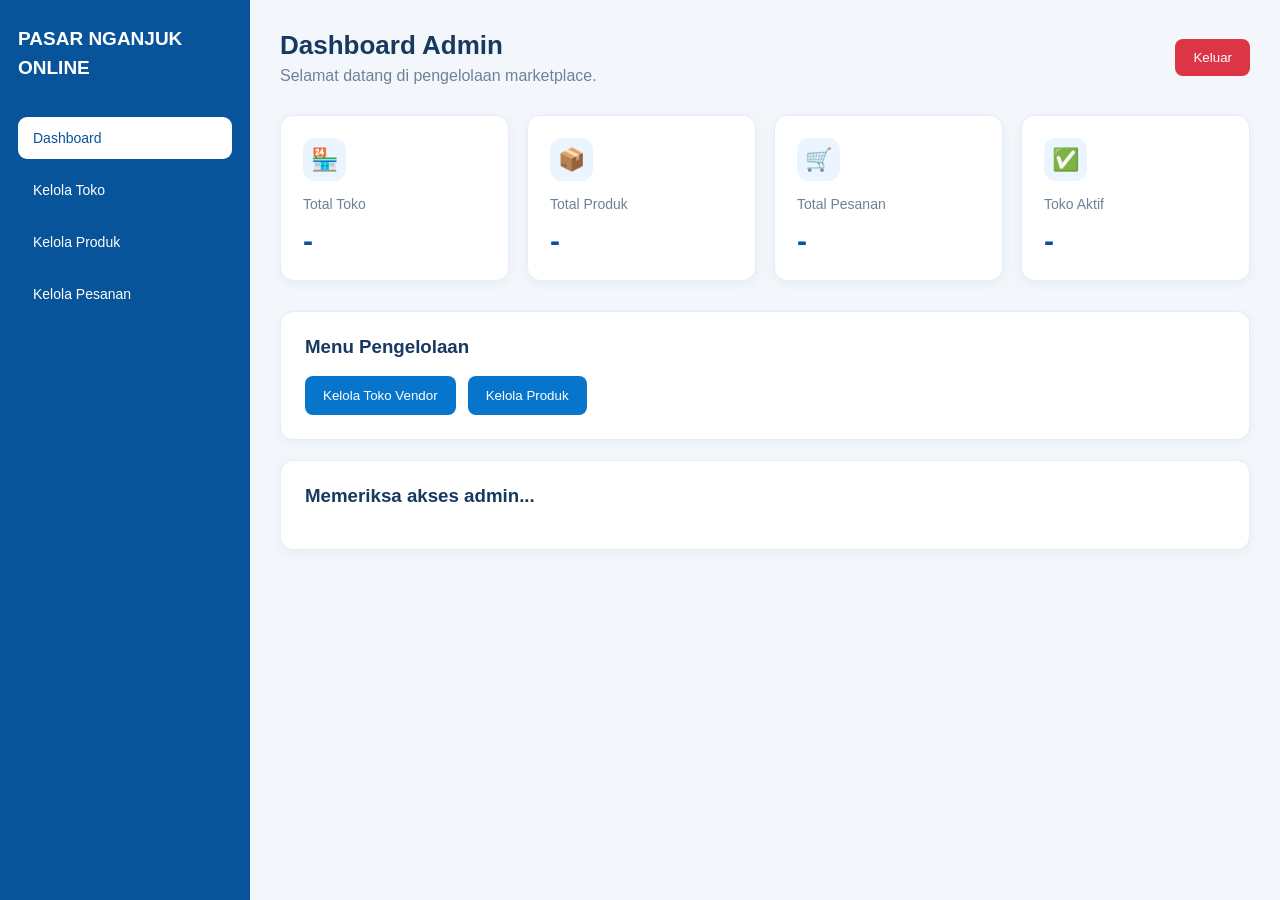
==== commit 26fcec8b: "Add files via upload" ====
--- a/admin.html
+++ b/admin.html
@@ -6,31 +6,81 @@
     <meta name="viewport" content="width=device-width, initial-scale=1.0">
     <title>Admin - Pasar Nganjuk Online</title>
     <link rel="stylesheet" href="style.css">
+    <link rel="stylesheet" href="admin.css">
 </head>
 <body>
 
-    <header>
-        <h2>Admin Pasar Nganjuk Online</h2>
-        <button id="btnLogout">Keluar</button>
-    </header>
+    <div class="admin-layout">
 
-    <main class="container">
-        <h1>Dashboard Admin</h1>
-        <p>Selamat datang di halaman pengelolaan marketplace.</p>
+        <aside class="admin-sidebar">
+            <div class="admin-brand">
+                PASAR NGANJUK<br>ONLINE
+            </div>
 
-        <section>
-            <h3>Menu Pengelolaan</h3>
-            <div class="admin-menu">
-                <button onclick="tampilkanToko()">Kelola Toko Vendor</button>
-                <button onclick="tampilkanProduk()">Kelola Produk</button>
-            </div>
-        </section>
+            <nav class="admin-nav">
+                <button id="btnDashboard" class="active">Dashboard</button>
+                <button id="btnToko">Kelola Toko</button>
+                <button id="btnProduk">Kelola Produk</button>
+                <button id="btnPesanan">Kelola Pesanan</button>
+            </nav>
+        </aside>
 
-        <section id="areaAdmin">
-            <p>Memeriksa akses admin...</p>
-        </section>
-    </main>
+        <main class="admin-content">
+
+            <header class="admin-topbar">
+                <div>
+                    <h1>Dashboard Admin</h1>
+                    <p>Selamat datang di pengelolaan marketplace.</p>
+                </div>
+
+                <button id="btnLogout" class="admin-logout">
+                    Keluar
+                </button>
+            </header>
+
+            <section class="admin-stats">
+                <div class="admin-stat-card">
+    <div class="stat-icon">🏪</div>
+    <p>Total Toko</p>
+    <h2 id="totalToko">-</h2>
+</div>
+
+                <div class="admin-stat-card">
+                    <div class="stat-icon">📦</div>
+                    <p>Total Produk</p>
+                    <h2 id="totalProduk">-</h2>
+                </div>
+
+                <div class="admin-stat-card">
+                    <div class="stat-icon">🛒</div>
+                    <p>Total Pesanan</p>
+                    <h2 id="totalPesanan">-</h2>
+                </div>
+
+                <div class="admin-stat-card">
+                    <div class="stat-icon">✅</div>
+                    <p>Toko Aktif</p>
+                    <h2 id="tokoAktif">-</h2>
+                </div>
+            </section>
+
+            <section class="admin-panel">
+                <h3>Menu Pengelolaan</h3>
+
+                <div class="admin-menu">
+                    <button id="btnMenuToko">Kelola Toko Vendor</button>
+                    <button id="btnMenuProduk">Kelola Produk</button>
+                </div>
+            </section>
+
+            <section class="admin-panel" id="areaAdmin">
+                <h3>Memeriksa akses admin...</h3>
+            </section>
+
+        </main>
+    </div>
 
     <script type="module" src="admin.js"></script>
+
 </body>
 </html>
--- a/style.css
+++ b/style.css
@@ -1869,4 +1869,194 @@
     }
 }
 
-/* Tes pembaruan otomatis GitHub */
+
+
+/* =================================
+   KATEGORI PILIHAN
+================================= */
+
+.category-section {
+    padding: 30px 20px;
+}
+
+.category-section h2 {
+    color: #183b63;
+    font-size: 23px;
+    margin-bottom: 25px;
+}
+
+.categories {
+    display: grid;
+    grid-template-columns: repeat(8, minmax(0, 1fr));
+    gap: 15px;
+}
+
+.category-item {
+    background: #ffffff;
+    border: 1px solid #e8eef5;
+    border-radius: 14px;
+    padding: 18px 8px;
+    text-align: center;
+    cursor: pointer;
+    transition: 0.25s ease;
+}
+
+.category-item:hover {
+    transform: translateY(-5px);
+    border-color: #0878d1;
+    box-shadow: 0 7px 18px rgba(8, 120, 209, 0.12);
+}
+
+.category-icon {
+    width: 62px;
+    height: 62px;
+    margin: 0 auto 12px;
+    background: #eaf4ff;
+    border-radius: 18px;
+    display: flex;
+    align-items: center;
+    justify-content: center;
+    font-size: 31px;
+}
+
+.category-item p {
+    margin: 0;
+    color: #334b65;
+    font-size: 13px;
+    font-weight: 600;
+    line-height: 1.4;
+}
+
+/* =================================
+   TOMBOL SEMUA PRODUK
+================================= */
+
+.btn-semua-produk {
+    display: flex;
+    align-items: center;
+    justify-content: center;
+    gap: 12px;
+    margin: 28px auto 5px;
+    padding: 14px 30px;
+    min-width: 220px;
+    border: none;
+    border-radius: 30px;
+    background: linear-gradient(135deg, #0878d1, #0755a5);
+    color: white;
+    font-size: 15px;
+    font-weight: bold;
+    cursor: pointer;
+    box-shadow: 0 5px 14px rgba(8, 120, 209, 0.22);
+    transition: 0.25s ease;
+}
+
+.btn-semua-produk:hover {
+    transform: translateY(-3px);
+    box-shadow: 0 8px 20px rgba(8, 120, 209, 0.3);
+}
+
+.btn-semua-produk span:last-child {
+    font-size: 21px;
+}
+
+/* =================================
+   RESPONSIVE KATEGORI
+================================= */
+
+@media (max-width: 900px) {
+    .categories {
+        grid-template-columns: repeat(4, minmax(0, 1fr));
+    }
+}
+
+@media (max-width: 500px) {
+    .category-section {
+        padding: 20px 12px;
+    }
+
+    .categories {
+        grid-template-columns: repeat(4, minmax(0, 1fr));
+        gap: 9px;
+    }
+
+    .category-item {
+        padding: 13px 4px;
+    }
+
+    .category-icon {
+        width: 48px;
+        height: 48px;
+        font-size: 25px;
+        border-radius: 14px;
+    }
+
+    .category-item p {
+        font-size: 11px;
+    }
+
+    .btn-semua-produk {
+        width: 100%;
+        max-width: 280px;
+    }
+}
+
+
+
+
+/* =================================
+   KATEGORI PRODUK
+================================= */
+
+#kategoriProduk {
+    width: 100%;
+    padding: 14px 15px;
+    margin-top: 8px;
+    margin-bottom: 18px;
+    border: 1px solid #d8e3ef;
+    border-radius: 10px;
+    background: #f8fbff;
+    color: #334b65;
+    font-size: 14px;
+    font-weight: 600;
+    cursor: pointer;
+    outline: none;
+    transition: 0.2s ease;
+}
+
+#kategoriProduk:focus {
+    border-color: #0878d1;
+    background: white;
+    box-shadow: 0 0 0 3px rgba(8, 120, 209, 0.10);
+}
+
+/* =================================
+   DESKRIPSI PRODUK
+================================= */
+
+#deskripsiProduk {
+    width: 100%;
+    min-height: 130px;
+    padding: 15px;
+    margin-top: 8px;
+    margin-bottom: 18px;
+    border: 1px solid #d8e3ef;
+    border-radius: 10px;
+    background: #f8fbff;
+    color: #334b65;
+    font-family: Arial, sans-serif;
+    font-size: 14px;
+    line-height: 1.7;
+    resize: vertical;
+    outline: none;
+    transition: 0.2s ease;
+}
+
+#deskripsiProduk:focus {
+    border-color: #0878d1;
+    background: white;
+    box-shadow: 0 0 0 3px rgba(8, 120, 209, 0.10);
+}
+
+#deskripsiProduk::placeholder {
+    color: #9aa9b8;
+}
--- a/admin.css
+++ b/admin.css
@@ -0,0 +1,381 @@
+
+/* =================================
+   ADMIN PASAR NGANJUK ONLINE
+================================= */
+
+.admin-layout {
+    display: flex;
+    min-height: 100vh;
+    background: #f3f7fc;
+}
+
+.admin-sidebar {
+    width: 250px;
+    background: #07549b;
+    color: white;
+    padding: 25px 18px;
+    flex-shrink: 0;
+}
+
+.admin-brand {
+    font-size: 19px;
+    font-weight: 700;
+    margin-bottom: 35px;
+    line-height: 1.5;
+}
+
+.admin-nav {
+    display: flex;
+    flex-direction: column;
+    gap: 10px;
+}
+
+.admin-nav button {
+    width: 100%;
+    padding: 13px 15px;
+    border: none;
+    border-radius: 9px;
+    background: transparent;
+    color: white;
+    text-align: left;
+    font-size: 14px;
+    cursor: pointer;
+}
+
+.admin-nav button:hover,
+.admin-nav button.active {
+    background: #ffffff;
+    color: #07549b;
+}
+
+.admin-content {
+    flex: 1;
+    min-width: 0;
+    padding: 30px;
+}
+
+.admin-topbar {
+    display: flex;
+    justify-content: space-between;
+    align-items: center;
+    gap: 15px;
+    margin-bottom: 30px;
+}
+
+.admin-topbar h1 {
+    color: #17385f;
+    font-size: 26px;
+}
+
+.admin-topbar p {
+    color: #718096;
+    margin-top: 6px;
+}
+
+.admin-logout {
+    background: #dc3545;
+    color: white;
+    border: none;
+    border-radius: 8px;
+    padding: 11px 18px;
+    cursor: pointer;
+}
+
+.admin-stats {
+    display: grid;
+    grid-template-columns: repeat(4, minmax(0, 1fr));
+    gap: 18px;
+    margin-bottom: 30px;
+}
+
+.admin-stat-card {
+    background: white;
+    padding: 22px;
+    border-radius: 13px;
+    box-shadow: 0 3px 12px #17385f0d;
+    border: 1px solid #e6edf5;
+}
+
+.admin-stat-card p {
+    color: #718096;
+    font-size: 14px;
+    margin-bottom: 12px;
+}
+
+.admin-stat-card h2 {
+    color: #07549b;
+    font-size: 27px;
+}
+
+.admin-panel {
+    background: white;
+    padding: 24px;
+    border-radius: 13px;
+    box-shadow: 0 3px 12px #17385f0d;
+    border: 1px solid #e6edf5;
+    margin-bottom: 20px;
+}
+
+.admin-panel h3 {
+    color: #17385f;
+    margin-bottom: 18px;
+}
+
+.admin-menu {
+    display: flex;
+    flex-wrap: wrap;
+    gap: 12px;
+}
+
+.admin-menu button {
+    background: #0875cc;
+    color: white;
+    border: none;
+    border-radius: 8px;
+    padding: 12px 18px;
+    cursor: pointer;
+}
+
+.admin-menu button:hover {
+    background: #07549b;
+}
+
+#daftarToko,
+#daftarProduk {
+    display: grid;
+    grid-template-columns: repeat(2, minmax(0, 1fr));
+    gap: 15px;
+}
+
+#daftarToko > div,
+#daftarProduk > div {
+    display: flex;
+flex-direction: column;
+align-items: flex-start;
+    background: white;
+    border: 1px solid #e1eaf4 !important;
+    border-radius: 12px !important;
+    padding: 18px !important;
+    margin: 0 !important;
+    overflow-wrap: anywhere;
+}
+
+#daftarToko button,
+#daftarProduk button {
+    margin-top: 10px;
+    border: none;
+    border-radius: 7px;
+    padding: 10px 14px;
+    color: white;
+    cursor: pointer;
+}
+
+@media (max-width: 900px) {
+    .admin-stats {
+        grid-template-columns: repeat(2, minmax(0, 1fr));
+    }
+}
+
+@media (max-width: 600px) {
+    .admin-layout {
+        flex-direction: column;
+    }
+
+    .admin-sidebar {
+        width: 100%;
+        padding: 15px;
+    }
+
+    .admin-brand {
+        margin-bottom: 15px;
+    }
+
+    .admin-nav {
+        flex-direction: row;
+        overflow-x: auto;
+    }
+
+    .admin-nav button {
+        white-space: nowrap;
+        width: auto;
+    }
+
+    .admin-content {
+        padding: 18px 14px;
+    }
+
+    .admin-topbar h1 {
+        font-size: 21px;
+    }
+
+    #daftarToko,
+    #daftarProduk {
+        grid-template-columns: 1fr;
+    }
+
+    .admin-panel {
+        padding: 17px;
+    }
+}
+
+/* KARTU TOKO ADMIN */
+#daftarToko > div {
+    box-shadow: 0 3px 12px #17385f0a;
+    transition: 0.2s;
+}
+
+#daftarToko > div:hover {
+    border-color: #0875cc !important;
+    box-shadow: 0 5px 16px #0875cc18;
+}
+
+#daftarToko h4 {
+    color: #07549b;
+    font-size: 17px;
+    margin-bottom: 12px;
+}
+
+#daftarToko p {
+    color: #64748b;
+    font-size: 13px;
+    line-height: 1.7;
+}
+
+#daftarToko button {
+    font-weight: 600;
+    margin-top: 14px;
+}
+
+/* KARTU PRODUK ADMIN */
+
+#daftarProduk button {
+    transition: 0.2s ease;
+    font-weight: 600;
+}
+
+#daftarProduk button:hover {
+    opacity: 0.85;
+    transform: translateY(-2px);
+}
+
+#daftarProduk button:disabled {
+    opacity: 0.6;
+    cursor: not-allowed;
+}
+
+
+#daftarProduk > div {
+    box-shadow: 0 3px 12px #17385f0a;
+    transition: 0.2s;
+}
+
+#daftarProduk > div:hover {
+    border-color: #0875cc !important;
+    box-shadow: 0 5px 16px #0875cc18;
+}
+
+#daftarProduk h4 {
+    color: #07549b;
+    font-size: 17px;
+    margin-bottom: 12px;
+}
+
+#daftarProduk p {
+    color: #64748b;
+    font-size: 13px;
+    line-height: 1.7;
+}
+
+#daftarProduk button {
+    font-weight: 600;
+    margin-top: 14px;
+}
+
+
+
+/* IKON KARTU STATISTIK */
+.admin-stat-card {
+    position: relative;
+    overflow: hidden;
+}
+
+.stat-icon {
+    width: 43px;
+    height: 43px;
+    display: flex;
+    align-items: center;
+    justify-content: center;
+    background: #eaf5ff;
+    border-radius: 12px;
+    font-size: 22px;
+    margin-bottom: 15px;
+}
+
+.admin-stat-card h2 {
+    font-size: 30px;
+    font-weight: 700;
+}
+
+.admin-stat-card {
+    transition: 0.2s ease;
+}
+
+.admin-stat-card:hover {
+    transform: translateY(-3px);
+    box-shadow: 0 7px 20px #0875cc15;
+}
+
+/* PENCARIAN DAN FILTER PRODUK */
+#cariProduk,
+#filterStatusProduk {
+    width: 100%;
+    padding: 13px 15px;
+    border: 1px solid #dbe5f0;
+    border-radius: 9px;
+    background: #fff;
+    color: #334155;
+    font-size: 14px;
+    outline: none;
+    transition: 0.2s ease;
+}
+
+#cariProduk:focus,
+#filterStatusProduk:focus {
+    border-color: #0875cc;
+    box-shadow: 0 0 0 3px #0875cc18;
+}
+
+#cariProduk {
+    margin: 15px 0 10px;
+}
+
+#filterStatusProduk {
+    margin-bottom: 18px;
+    cursor: pointer;
+}
+
+/* WARNA STATUS PESANAN ADMIN */
+.status-menunggu {
+    color: #d97706;
+    background: #fef3c7;
+}
+
+.status-diproses {
+    color: #2563eb;
+    background: #dbeafe;
+}
+
+.status-siap {
+    color: #7c3aed;
+    background: #ede9fe;
+}
+
+.status-selesai {
+    color: #15803d;
+    background: #dcfce7;
+}
+
+.status-dibatalkan {
+    color: #dc2626;
+    background: #fee2e2;
+}
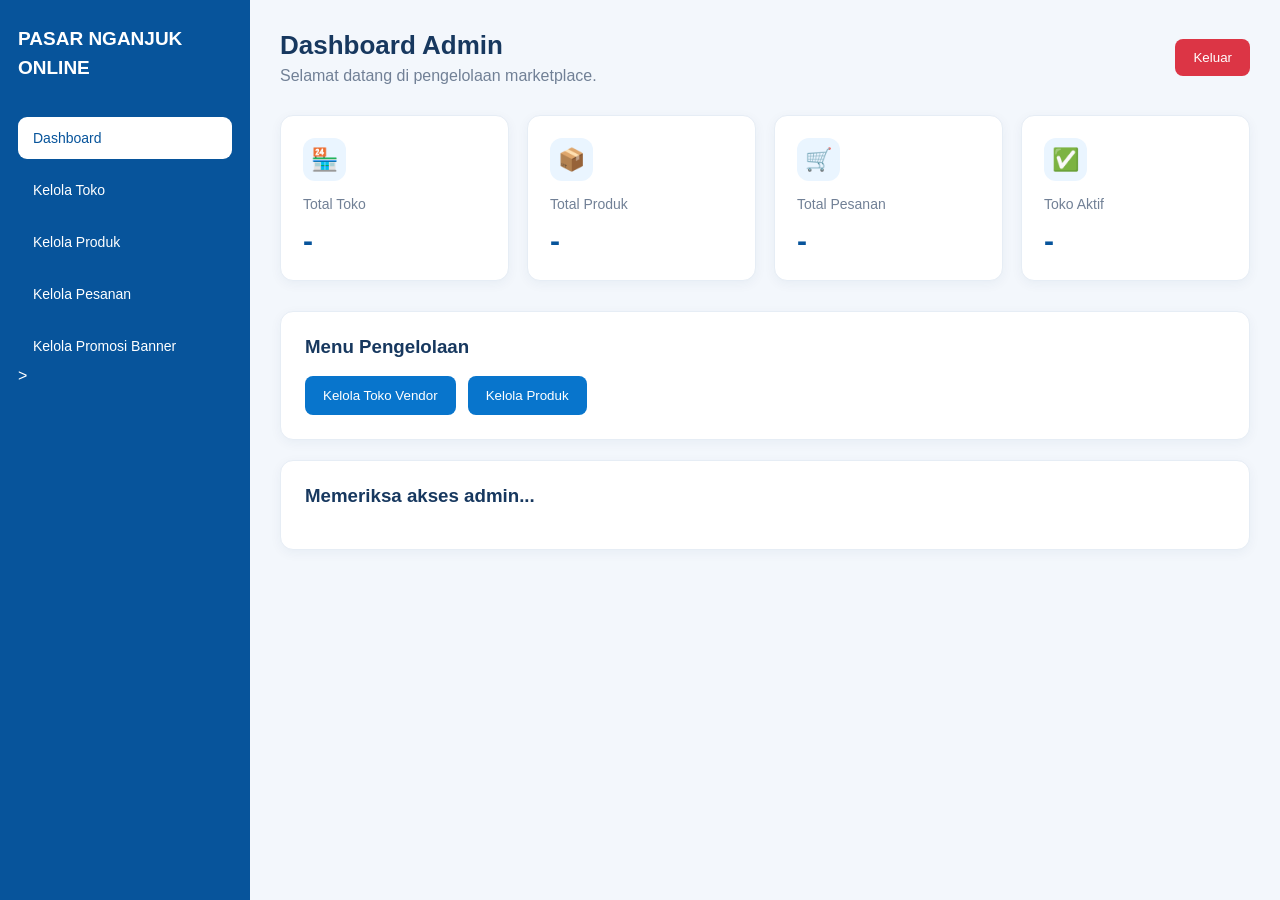
==== commit ab9d86ad: "Add files via upload" ====
--- a/admin.html
+++ b/admin.html
@@ -18,11 +18,12 @@
             </div>
 
             <nav class="admin-nav">
-                <button id="btnDashboard" class="active">Dashboard</button>
-                <button id="btnToko">Kelola Toko</button>
-                <button id="btnProduk">Kelola Produk</button>
-                <button id="btnPesanan">Kelola Pesanan</button>
-            </nav>
+    <button id="btnDashboard" class="active">Dashboard</button>
+    <button id="btnToko">Kelola Toko</button>
+    <button id="btnProduk">Kelola Produk</button>
+    <button id="btnPesanan">Kelola Pesanan</button>
+    <button id="btnBanner">Kelola Promosi Banner</button>
+</nav>>
         </aside>
 
         <main class="admin-content">
--- a/style.css
+++ b/style.css
@@ -244,54 +244,55 @@
     background: #2397ee;
 }
 
-/* =========================================
-   HERO / BANNER UTAMA
-========================================= */
+
+/* HERO / BANNER UTAMA - SLIDER */
 .hero {
-    min-height: 275px;
-    margin: 12px 1%;
+    position: relative;
+    display: block;
+    width: 90%;
+    max-width: 1100px;
+    aspect-ratio: 16 / 3;
+    margin: 12px auto;
+    padding: 0;
+    overflow: hidden;
     border-radius: 15px;
-    background: linear-gradient(90deg, #07559a, #168de1);
-    display: flex;
-    align-items: center;
-    justify-content: center;
-    text-align: center;
-    color: #fff;
-    overflow: hidden;
-}
-
-.hero-content {
-    padding: 35px 20px;
-}
-
-.hero h2 {
-    margin-bottom: 15px;
-    font-size: clamp(28px, 4vw, 48px);
-    font-style: italic;
-}
-
-.hero h3 {
-    margin-bottom: 15px;
-    color: #ffdf45;
-    font-size: clamp(22px, 3vw, 36px);
-}
-
-.hero p {
-    margin-bottom: 22px;
-    font-size: 18px;
-    font-weight: bold;
-}
-
-.hero button {
-    padding: 13px 25px;
-    border: none;
-    border-radius: 25px;
-    background: #ffda36;
-    color: #064783;
-    font-size: 16px;
-    font-weight: bold;
-    cursor: pointer;
-}
+    background: #07559a;
+}
+
+.hero-slider {
+    position: absolute;
+    inset: 0;
+    width: 100%;
+    height: 100%;
+}
+
+.hero-slide {
+    display: none;
+    width: 100%;
+    height: 100%;
+}
+
+.hero-slide.active {
+    display: block;
+}
+
+.hero-slide img {
+    display: block;
+    width: 100%;
+    height: 100%;
+    object-fit: cover;
+    object-position: center;
+}
+
+@media (max-width: 600px) {
+    .hero {
+        width: 98%;
+        aspect-ratio: 16 / 9;
+        margin: 8px auto;
+        border-radius: 8px;
+    }
+}
+
 
 /* =========================================
    KATEGORI
@@ -321,13 +322,83 @@
     gap: 12px;
 }
 
-.categories div {
-    padding: 16px 5px;
+
+/* KATEGORI PILIHAN */
+.categories {
+    display: grid;
+    grid-template-columns: repeat(8, minmax(0, 1fr));
+    gap: 12px;
+}
+
+.category-item {
+    display: flex;
+    flex-direction: column;
+    align-items: center;
+    justify-content: flex-start;
+    padding: 12px 5px;
+    text-align: center;
+    cursor: pointer;
     border-radius: 12px;
+    transition: transform .2s ease, background .2s ease;
+}
+
+.category-item:hover {
     background: #f1f8ff;
-    text-align: center;
-    font-size: 32px;
-}
+    transform: translateY(-4px);
+}
+
+.category-icon {
+    width: 76px;
+    height: 76px;
+    display: flex;
+    align-items: center;
+    justify-content: center;
+    border-radius: 50%;
+    margin-bottom: 10px;
+}
+
+.category-icon svg {
+    width: 48px;
+    height: 48px;
+}
+
+.icon-makanan { background: #fff0df; }
+.icon-fashion { background: #e5efff; }
+.icon-elektronik { background: #e2f4ff; }
+.icon-rumah { background: #fff3d9; }
+.icon-kecantikan { background: #fce5f2; }
+.icon-pertanian { background: #e8f6df; }
+.icon-otomotif { background: #ffe8e3; }
+.icon-lainnya { background: #fff0d8; }
+
+.category-item p {
+    margin: 0;
+    font-size: 13px;
+    font-weight: 600;
+    color: #34495e;
+}
+
+@media (max-width: 600px) {
+    .categories {
+        grid-template-columns: repeat(4, minmax(0, 1fr));
+        gap: 8px;
+    }
+
+    .category-icon {
+        width: 62px;
+        height: 62px;
+    }
+
+    .category-icon svg {
+        width: 40px;
+        height: 40px;
+    }
+
+    .category-item p {
+        font-size: 11px;
+    }
+}
+
 
 .categories p {
     margin-top: 10px;
@@ -489,16 +560,92 @@
     font-weight: bold;
 }
 
+
+/* TOKO POPULER */
 .popular-stores {
     padding: 12px;
 }
 
-.popular-stores div {
-    padding: 20px 8px;
-    border-bottom: 1px solid var(--border);
+.popular-stores .kartu-toko-populer {
+    display: flex;
+    align-items: center;
+    gap: 12px;
+    padding: 16px;
+    margin-bottom: 12px;
+    background: #ffffff;
+    border: 1px solid #e5eaf0;
+    border-radius: 12px;
+    color: #0759a5;
+    font-size: 15px;
+    font-weight: 700;
+    text-decoration: none;
+    cursor: pointer;
+    transition: 0.2s ease;
+}
+
+.popular-stores .kartu-toko-populer:hover {
+    background: #f0f7ff;
+    border-color: #0785d7;
+    transform: translateY(-2px);
+    box-shadow: 0 4px 12px rgba(7, 89, 165, 0.10);
+}
+
+/* Tampilan HP */
+@media (max-width: 600px) {
+    .popular-stores .kartu-toko-populer {
+        padding: 13px;
+        font-size: 14px;
+    }
+}
+
+/* Ukuran kartu toko populer */
+.popular-stores .kartu-toko-populer {
+    padding: 10px;
+    margin-bottom: 8px;
+    gap: 10px;
+    border-radius: 10px;
+}
+
+/* Ukuran foto toko */
+.popular-stores .foto-toko-populer {
+    width: 55px;
+    height: 55px;
+    flex: 0 0 55px;
+    object-fit: cover;
+    border-radius: 8px;
+}
+
+/* Informasi toko populer */
+.popular-stores .info-toko-populer {
+    flex: 1;
+    min-width: 0;
+    width: 0;
+    overflow: hidden;
+}
+
+.popular-stores .info-toko-populer h3 {
+    margin: 0 0 5px;
+    color: #0759a5;
     font-size: 14px;
-    font-weight: bold;
-}
+    font-weight: 700;
+    line-height: 1.4;
+    white-space: normal;
+    overflow-wrap: break-word;
+    word-break: normal;
+}
+
+.popular-stores .info-toko-populer p {
+    margin: 4px 0;
+    color: #64748b;
+    font-size: 12px;
+    line-height: 1.5;
+    white-space: normal;
+    overflow-wrap: anywhere;
+    word-break: normal;
+}
+
+
+
 
 /* =========================================
    FOOTER & NAVIGASI HP
@@ -1569,24 +1716,46 @@
         display: none;
     }
 
-    /* HEADER */
-    .main-header {
-        padding: 12px;
-        gap: 12px;
-    }
-
-    .logo {
-        width: 100%;
-        justify-content: center;
-    }
-
-    .logo h1 {
-        font-size: 21px;
-    }
-
-    .logo small {
-        text-align: left;
-    }
+ 
+/* HEADER HP */
+.main-header {
+    display: flex;
+    flex-wrap: wrap;
+    align-items: center;
+    justify-content: space-between;
+    padding: 8px 12px;
+    gap: 10px;
+}
+
+/* LOGO DI KIRI */
+.main-header .pasar-logo {
+    order: 1;
+    flex: 1 1 0;
+    width: auto;
+    max-width: 230px;
+    min-width: 0;
+}
+
+/* KERANJANG DAN AKUN DI KANAN */
+.main-header .header-actions {
+    order: 2;
+    display: flex;
+    align-items: center;
+    justify-content: flex-end;
+    gap: 12px;
+    flex: 0 0 auto;
+    margin-left: auto;
+}
+
+/* PENCARIAN DI BARIS BAWAH */
+.main-header .search-urutan-wrapper {
+    order: 3;
+    flex: 0 0 100%;
+    width: 100%;
+}
+
+
+    
 
     .logo-icon {
         font-size: 35px;
@@ -1684,10 +1853,6 @@
 
     .promo-banner {
         min-height: 200px;
-    }
-
-    .popular-stores div {
-        padding: 15px 8px;
     }
 
     footer {
@@ -1925,6 +2090,42 @@
     font-size: 13px;
     font-weight: 600;
     line-height: 1.4;
+}
+
+
+/* MENU MASUK DAN DAFTAR DI HP */
+@media (max-width: 600px) {
+    .main-header {
+        flex-wrap: wrap;
+    }
+
+    .account-menu {
+        position: relative;
+        display: inline-block;
+        flex: 0 0 auto;
+    }
+
+    .account-menu > button {
+        display: inline-block;
+        min-height: 40px;
+        padding: 9px 14px;
+        font-size: 13px;
+        white-space: nowrap;
+    }
+
+    .account-dropdown {
+        top: calc(100% + 8px);
+        right: 0;
+        min-width: 210px;
+        max-width: calc(100vw - 24px);
+        z-index: 99999;
+    }
+
+    .account-dropdown a {
+        display: block;
+        padding: 12px;
+        font-size: 13px;
+    }
 }
 
 /* =================================
@@ -1959,6 +2160,261 @@
     font-size: 21px;
 }
 
+
+/* =================================
+   MENU AKUN MODERN
+================================= */
+
+.account-menu {
+    position: relative;
+    display: inline-block;
+}
+
+/* DROPDOWN */
+.account-dropdown {
+    position: absolute;
+    top: calc(100% + 12px);
+    right: 0;
+    width: 300px;
+    padding: 12px;
+    background: #ffffff;
+    border: 1px solid #e8edf3;
+    border-radius: 16px;
+    box-shadow: 0 12px 35px rgba(0, 40, 80, 0.15);
+    z-index: 99999;
+}
+
+/* HEADER BIRU */
+.account-header {
+    display: flex;
+    align-items: center;
+    gap: 12px;
+    padding: 16px;
+    margin-bottom: 10px;
+    border-radius: 12px;
+    background: linear-gradient(135deg, #0878d1, #0759a5);
+    color: white;
+}
+
+.account-header-icon {
+    display: flex;
+    align-items: center;
+    justify-content: center;
+    width: 44px;
+    height: 44px;
+    flex-shrink: 0;
+    border-radius: 50%;
+    background: white;
+    color: #0759a5;
+}
+
+.account-header-text strong,
+.account-header-text small {
+    display: block;
+}
+
+.account-header-text strong {
+    font-size: 15px;
+    color: white;
+}
+
+.account-header-text small {
+    margin-top: 4px;
+    font-size: 11px;
+    color: #dceeff;
+}
+
+/* ITEM MENU */
+.account-menu-item {
+    display: flex;
+    align-items: center;
+    gap: 11px;
+    padding: 12px 10px;
+    margin: 3px 0;
+    border-radius: 11px;
+    text-decoration: none;
+    transition: background 0.2s ease;
+}
+
+.account-menu-item:hover {
+    background: #f0f6fd;
+}
+
+/* IKON MENU */
+.account-item-icon {
+    display: flex;
+    align-items: center;
+    justify-content: center;
+    width: 40px;
+    height: 40px;
+    flex-shrink: 0;
+    border-radius: 11px;
+    background: #eaf3fc;
+    color: #0759a5;
+}
+
+.account-item-icon svg {
+    width: 21px;
+    height: 21px;
+    fill: none;
+    stroke: currentColor;
+    stroke-width: 1.8;
+    stroke-linecap: round;
+    stroke-linejoin: round;
+}
+
+/* TEKS MENU */
+.account-item-text {
+    display: flex;
+    flex: 1;
+    flex-direction: column;
+    gap: 4px;
+}
+
+.account-item-text strong {
+    color: #263b50;
+    font-size: 13px;
+    font-weight: 600;
+}
+
+.account-item-text small {
+    color: #8795a4;
+    font-size: 11px;
+}
+
+.account-chevron {
+    color: #9aa8b7;
+    font-size: 24px;
+}
+
+/* GARIS PEMISAH */
+.account-divider {
+    height: 1px;
+    margin: 10px 2px;
+    background: #edf0f4;
+}
+
+/* TOMBOL KELUAR */
+.account-dropdown .logout-button {
+    display: flex;
+    align-items: center;
+    gap: 11px;
+    width: 100%;
+    padding: 12px;
+    border: none;
+    border-radius: 10px;
+    background: #fff2f2;
+    color: #d63b3b;
+    font-size: 13px;
+    font-weight: 600;
+    text-align: left;
+    cursor: pointer;
+    transition: background 0.2s ease;
+}
+
+.account-dropdown .logout-button:hover {
+    background: #ffe3e3;
+}
+
+.logout-button svg {
+    width: 20px;
+    height: 20px;
+    fill: none;
+    stroke: currentColor;
+    stroke-width: 1.8;
+    stroke-linecap: round;
+    stroke-linejoin: round;
+}
+
+/* PASTIKAN ELEMEN TERSEMBUNYI */
+.account-dropdown[hidden],
+.account-dropdown [hidden] {
+    display: none !important;
+}
+
+
+/* MENU AKUN KHUSUS HP */
+@media (max-width: 600px) {
+    .account-dropdown {
+        width: 255px;
+        max-width: calc(100vw - 24px);
+        padding: 9px;
+        border-radius: 13px;
+    }
+
+    .account-header {
+        padding: 10px 12px;
+        margin-bottom: 6px;
+        gap: 9px;
+        border-radius: 10px;
+    }
+
+    .account-header-icon {
+        width: 36px;
+        height: 36px;
+    }
+
+    .account-header-icon svg {
+        width: 19px;
+        height: 19px;
+    }
+
+    .account-header-text strong {
+        font-size: 13px;
+    }
+
+    .account-header-text small {
+        font-size: 10px;
+        margin-top: 2px;
+    }
+
+    .account-menu-item {
+        gap: 9px;
+        padding: 9px 7px;
+        margin: 2px 0;
+    }
+
+    .account-item-icon {
+        width: 34px;
+        height: 34px;
+        border-radius: 9px;
+    }
+
+    .account-item-icon svg {
+        width: 18px;
+        height: 18px;
+    }
+
+    .account-item-text strong {
+        font-size: 12px;
+    }
+
+    .account-item-text small {
+        font-size: 10px;
+    }
+
+    .account-chevron {
+        font-size: 20px;
+    }
+
+    .account-divider {
+        margin: 7px 2px;
+    }
+
+    .account-dropdown .logout-button {
+        padding: 9px 10px;
+        font-size: 12px;
+    }
+
+    .logout-button svg {
+        width: 18px;
+        height: 18px;
+    }
+}
+
+
+
+
 /* =================================
    RESPONSIVE KATEGORI
 ================================= */
@@ -2060,3 +2516,1082 @@
 #deskripsiProduk::placeholder {
     color: #9aa9b8;
 }
+
+
+/* =================================
+   TAMPILAN PROFIL DETAIL TOKO
+================================= */
+
+.banner-toko {
+    width: 100%;
+    height: 250px;
+    overflow: hidden;
+    border-radius: 16px;
+    background: linear-gradient(135deg, #0878d1, #0755a5);
+    position: relative;
+}
+
+.banner-toko img {
+    width: 100%;
+    height: 100%;
+    object-fit: cover;
+    display: block;
+}
+
+.banner-kosong {
+    width: 100%;
+    height: 100%;
+    display: flex;
+    flex-direction: column;
+    align-items: center;
+    justify-content: center;
+    color: white;
+    text-align: center;
+    padding: 20px;
+}
+
+.banner-kosong span {
+    font-size: 45px;
+    margin-bottom: 8px;
+}
+
+.banner-kosong h2 {
+    margin: 5px 0;
+}
+
+.banner-kosong p {
+    margin: 5px 0;
+    opacity: 0.9;
+}
+
+.kartu-profil-toko {
+    background: white;
+    padding: 25px;
+    margin: -35px 20px 30px;
+    position: relative;
+    border-radius: 16px;
+    box-shadow: 0 5px 22px rgba(0, 0, 0, 0.09);
+}
+
+.identitas-toko {
+    display: flex;
+    align-items: flex-start;
+    gap: 22px;
+}
+
+.foto-profil-toko,
+.foto-profil-kosong {
+    width: 125px;
+    height: 125px;
+    min-width: 125px;
+    border-radius: 16px;
+    object-fit: cover;
+    border: 4px solid white;
+    box-shadow: 0 2px 10px rgba(0, 0, 0, 0.12);
+}
+
+.foto-profil-kosong {
+    display: flex;
+    align-items: center;
+    justify-content: center;
+    background: #eaf4ff;
+    font-size: 50px;
+}
+
+.info-identitas-toko {
+    flex: 1;
+    min-width: 0;
+}
+
+.label-toko {
+    display: inline-block;
+    color: #0878d1;
+    background: #eaf4ff;
+    padding: 6px 12px;
+    border-radius: 20px;
+    font-size: 11px;
+    font-weight: bold;
+    letter-spacing: 0.5px;
+}
+
+.info-identitas-toko h1 {
+    color: #17324d;
+    font-size: 27px;
+    margin: 10px 0;
+}
+
+.pemilik-toko,
+.lokasi-toko {
+    color: #555;
+    margin: 8px 0;
+    font-size: 14px;
+}
+
+.deskripsi-toko {
+    color: #555;
+    line-height: 1.7;
+    margin: 15px 0;
+    font-size: 14px;
+}
+
+.tombol-whatsapp {
+    display: inline-block;
+    background: #16a34a;
+    color: white;
+    text-decoration: none;
+    padding: 11px 18px;
+    border-radius: 9px;
+    font-weight: bold;
+    margin-top: 5px;
+    transition: 0.2s;
+}
+
+.tombol-whatsapp:hover {
+    background: #12813c;
+    transform: translateY(-2px);
+}
+
+/* RESPONSIVE PROFIL TOKO */
+
+@media (max-width: 600px) {
+    .banner-toko {
+        height: 170px;
+        border-radius: 12px;
+    }
+
+    .kartu-profil-toko {
+        margin: -25px 10px 25px;
+        padding: 18px;
+    }
+
+    .identitas-toko {
+        flex-direction: column;
+        align-items: center;
+        text-align: center;
+        gap: 12px;
+    }
+
+    .foto-profil-toko,
+    .foto-profil-kosong {
+        width: 105px;
+        height: 105px;
+        min-width: 105px;
+    }
+
+    .info-identitas-toko h1 {
+        font-size: 22px;
+    }
+}
+
+/* =================================
+   DAFTAR PRODUK DETAIL TOKO
+================================= */
+
+.produk-toko {
+    margin-top: 30px;
+}
+
+.produk-toko > h2 {
+    color: #17324d;
+    font-size: 23px;
+    margin-bottom: 18px;
+}
+
+#daftarProdukToko {
+    display: grid;
+    grid-template-columns: repeat(auto-fill, minmax(190px, 1fr));
+    gap: 18px;
+    margin-top: 20px;
+}
+
+.kartu-produk-toko {
+    background: white;
+    border: 1px solid #e8edf3;
+    border-radius: 13px;
+    overflow: hidden;
+    padding: 12px;
+    transition: 0.2s;
+}
+
+.kartu-produk-toko:hover {
+    transform: translateY(-4px);
+    box-shadow: 0 6px 20px rgba(0, 0, 0, 0.09);
+}
+
+.kartu-produk-toko img {
+    width: 100%;
+    height: 175px;
+    object-fit: cover;
+    border-radius: 9px;
+    background: #f1f5f9;
+}
+
+.kartu-produk-toko h3 {
+    color: #243b53;
+    font-size: 16px;
+    margin: 12px 0 7px;
+}
+
+.kategori-produk-toko {
+    display: inline-block;
+    background: #eaf4ff;
+    color: #0878d1;
+    font-size: 11px;
+    padding: 5px 9px;
+    border-radius: 20px;
+    margin: 0 0 8px;
+}
+
+.harga-produk-toko {
+    color: #0878d1;
+    font-size: 18px;
+    font-weight: bold;
+    margin: 8px 0;
+}
+
+.kartu-produk-toko > p:not(.kategori-produk-toko):not(.harga-produk-toko) {
+    color: #777;
+    font-size: 13px;
+    line-height: 1.5;
+    min-height: 38px;
+}
+
+.tombol-detail-toko,
+.tombol-keranjang-toko {
+    width: 100%;
+    padding: 10px;
+    border: none;
+    border-radius: 8px;
+    cursor: pointer;
+    font-weight: bold;
+    margin-top: 7px;
+    transition: 0.2s;
+}
+
+.tombol-detail-toko {
+    background: #eaf4ff;
+    color: #0878d1;
+}
+
+.tombol-detail-toko:hover {
+    background: #d6eaff;
+}
+
+.tombol-keranjang-toko {
+    background: #0878d1;
+    color: white;
+}
+
+.tombol-keranjang-toko:hover {
+    background: #0755a5;
+}
+
+@media (max-width: 600px) {
+    #daftarProdukToko {
+        grid-template-columns: repeat(2, minmax(0, 1fr));
+        gap: 10px;
+    }
+
+    .kartu-produk-toko {
+        padding: 9px;
+    }
+
+    .kartu-produk-toko img {
+        height: 135px;
+    }
+
+    .kartu-produk-toko h3 {
+        font-size: 14px;
+    }
+
+    .harga-produk-toko {
+        font-size: 16px;
+    }
+}
+
+/* =================================
+   PENCARIAN DAN FILTER PRODUK TOKO
+================================= */
+
+#cariProdukToko,
+#filterKategoriToko,
+#urutkanProdukToko {
+    height: 45px;
+    padding: 0 13px;
+    border: 1px solid #dce4ed;
+    border-radius: 9px;
+    background: white;
+    color: #334155;
+    font-size: 14px;
+    outline: none;
+    margin: 5px 5px 10px 0;
+}
+
+#cariProdukToko {
+    width: 100%;
+    display: block;
+    margin-bottom: 12px;
+}
+
+#cariProdukToko:focus,
+#filterKategoriToko:focus,
+#urutkanProdukToko:focus {
+    border-color: #0878d1;
+    box-shadow: 0 0 0 3px rgba(8, 120, 209, 0.10);
+}
+
+#filterKategoriToko,
+#urutkanProdukToko {
+    width: calc(50% - 8px);
+}
+
+@media (max-width: 600px) {
+    #filterKategoriToko,
+    #urutkanProdukToko {
+        width: 100%;
+        margin-right: 0;
+    }
+}
+
+
+/* =================================
+   HEADER HALAMAN DETAIL TOKO
+================================= */
+
+.header-toko {
+    background: linear-gradient(120deg, #0878d1, #0755a5);
+    color: white;
+    padding: 15px 5%;
+    display: flex;
+    align-items: center;
+    justify-content: space-between;
+    gap: 15px;
+    box-shadow: 0 3px 12px rgba(0, 0, 0, 0.12);
+}
+
+.header-toko h2 {
+    margin: 0;
+    font-size: 21px;
+    font-weight: 700;
+    letter-spacing: 0.2px;
+}
+
+.navigasi-toko {
+    display: flex;
+    align-items: center;
+    gap: 12px;
+}
+
+.navigasi-toko a {
+    color: white;
+    text-decoration: none;
+    font-size: 14px;
+    font-weight: 600;
+    padding: 10px 15px;
+    border: 1px solid rgba(255, 255, 255, 0.5);
+    border-radius: 9px;
+    transition: 0.2s;
+}
+
+.navigasi-toko a:hover {
+    background: rgba(255, 255, 255, 0.15);
+}
+
+#tombolBukaKeranjangToko {
+    background: white;
+    color: #0755a5;
+    border: none;
+    border-radius: 9px;
+    padding: 10px 16px;
+    font-size: 14px;
+    font-weight: bold;
+    cursor: pointer;
+    display: flex;
+    align-items: center;
+    gap: 8px;
+    transition: 0.2s;
+}
+
+#tombolBukaKeranjangToko:hover {
+    background: #eaf4ff;
+    transform: translateY(-2px);
+}
+
+#jumlahKeranjangToko {
+    background: #ef4444;
+    color: white;
+    min-width: 21px;
+    height: 21px;
+    padding: 0 5px;
+    border-radius: 20px;
+    display: inline-flex;
+    align-items: center;
+    justify-content: center;
+    font-size: 11px;
+}
+
+@media (max-width: 600px) {
+    .header-toko {
+        padding: 13px 12px;
+        flex-wrap: wrap;
+    }
+
+    .header-toko h2 {
+        font-size: 17px;
+    }
+
+    .navigasi-toko {
+        gap: 7px;
+    }
+
+    .navigasi-toko a,
+    #tombolBukaKeranjangToko {
+        padding: 9px 11px;
+        font-size: 12px;
+    }
+}
+
+.header-toko h2 {
+    color: #ffffff !important;
+    background: transparent !important;
+    padding: 0 !important;
+    border: none !important;
+    box-shadow: none !important;
+}
+
+
+/* =================================
+   LOGO PASAR NGANJUK ONLINE
+   DESAIN BARU
+================================= */
+
+/* =================================
+   LOGO PASAR NGANJUK ONLINE
+================================= */
+
+.logo {
+    display: block;
+    flex: 0 1 420px;
+    width: auto;
+    max-width: 42%;
+    min-width: 180px;
+    flex-shrink: 1;
+}
+
+.pasar-logo-svg {
+    display: block;
+    width: 100%;
+    height: auto;
+    object-fit: contain;
+}
+
+/* TABLET */
+@media (max-width: 768px) {
+    .logo {
+        max-width: 36%;
+        min-width: 130px;
+    }
+}
+
+/* HP */
+@media (max-width: 600px) {
+    .logo {
+        max-width: 100%;
+        min-width: 0;
+        flex: 0 1 auto;
+    }
+
+    .pasar-logo-svg {
+        width: 100%;
+        max-width: 240px;
+    }
+}
+
+/* LOGO PASAR NGANJUK ONLINE */
+.main-header .logo {
+    display: flex;
+    align-items: center;
+    justify-content: flex-start;
+    flex: 0 0 auto;
+    width: 430px;
+    max-width: 100%;
+    gap: 0;
+}
+
+.main-header .pasar-logo-svg {
+    display: block;
+    width: 100%;
+    height: auto;
+    max-height: 85px;
+}
+
+/* LOGO HP */
+@media (max-width: 600px) {
+    .main-header .logo {
+        width: 100%;
+        max-width: 350px;
+        margin: 0 auto;
+    }
+
+    .main-header .pasar-logo-svg {
+        max-height: 65px;
+    }
+}
+
+/* Logo Pasar Nganjuk Online */
+.pasar-logo {
+    width: 100%;
+    max-width: 390px;
+    flex: 0 1 390px;
+    min-width: 0;
+    margin: 0;
+}
+
+.pasar-logo-svg {
+    display: block;
+    width: 100%;
+    height: auto;
+}
+
+/* Kolom pencarian */
+.search-box {
+    flex: 1;
+    min-width: 180px;
+}
+
+/* Header utama */
+.header-container {
+    display: flex;
+    align-items: center;
+    gap: 20px;
+    width: 100%;
+}
+
+/* Tampilan laptop kecil */
+@media (max-width: 992px) {
+    .pasar-logo {
+        max-width: 280px;
+        flex-basis: 280px;
+    }
+
+    .header-container {
+        gap: 12px;
+    }
+}
+
+/* Tampilan HP */
+@media (max-width: 600px) {
+    .header-container {
+        flex-wrap: wrap;
+    }
+
+    .pasar-logo {
+        max-width: 260px;
+        flex-basis: 260px;
+    }
+
+    .search-box {
+        flex: 1 1 100%;
+        width: 100%;
+    }
+}
+
+
+
+/* HEADER ACTIONS */
+.header-actions {
+    display: flex;
+    align-items: center;
+    justify-content: center;
+    gap: 22px;
+    flex-shrink: 0;
+}
+
+/* Semua ikon dan link */
+.header-action {
+    display: flex;
+    align-items: center;
+    gap: 7px;
+    color: #0759a5;
+    text-decoration: none;
+    font-size: 15px;
+    font-weight: 600;
+    white-space: nowrap;
+    transition: 0.2s ease;
+}
+
+.header-action:hover {
+    color: #1684d0;
+}
+
+/* Ukuran ikon */
+.header-action svg {
+    width: 23px;
+    height: 23px;
+}
+
+/* Posisi keranjang */
+.cart-action .action-icon {
+    position: relative;
+    display: flex;
+}
+
+/* Jumlah barang */
+.cart-count {
+    position: absolute;
+    top: -9px;
+    right: -10px;
+    background: #ed3737;
+    color: white;
+    font-size: 10px;
+    font-weight: bold;
+    min-width: 17px;
+    height: 17px;
+    border-radius: 50%;
+    display: flex;
+    align-items: center;
+    justify-content: center;
+}
+
+/* Tombol daftar */
+.register-button {
+    background: #087fd0;
+    color: white;
+    padding: 11px 22px;
+    border-radius: 8px;
+    text-decoration: none;
+    font-size: 14px;
+    font-weight: bold;
+    white-space: nowrap;
+    transition: 0.2s ease;
+}
+
+.register-button:hover {
+    background: #0759a5;
+}
+
+/* Tampilan HP */
+@media (max-width: 600px) {
+    .header-actions {
+        gap: 12px;
+    }
+
+    .header-action {
+        font-size: 12px;
+        gap: 4px;
+    }
+
+    .header-action svg {
+        width: 20px;
+        height: 20px;
+    }
+
+    .register-button {
+        padding: 9px 13px;
+        font-size: 12px;
+    }
+}
+
+
+/* =================================
+   HEADER ACTIONS PASAR NGANJUK
+================================= */
+
+.header-actions {
+    display: flex !important;
+    align-items: center;
+    justify-content: center;
+    gap: 18px;
+    flex-shrink: 0;
+}
+
+.header-actions a {
+    text-decoration: none !important;
+}
+
+/* Keranjang dan Masuk */
+.action-link {
+    display: inline-flex;
+    align-items: center;
+    gap: 7px;
+    color: #0759a5 !important;
+    font-size: 15px;
+    font-weight: 700;
+    white-space: nowrap;
+    transition: 0.2s;
+}
+
+.action-link:hover {
+    color: #1684d0 !important;
+}
+
+/* SVG */
+.action-link svg {
+    width: 23px;
+    height: 23px;
+    fill: none;
+    stroke: currentColor;
+    stroke-width: 1.8;
+    stroke-linecap: round;
+    stroke-linejoin: round;
+}
+
+/* Ikon keranjang */
+.cart-icon {
+    position: relative;
+    display: inline-flex;
+}
+
+.cart-icon svg {
+    width: 23px;
+    height: 23px;
+}
+
+/* UKURAN KHUSUS IKON AKUN */
+.account-icon {
+    width: 32px;
+    height: 32px;
+    padding: 0;
+    justify-content: center;
+}
+
+.action-link.account-icon svg {
+    width: 17px;
+    height: 17px;
+}
+
+/* Jumlah produk */
+.cart-count {
+    position: absolute;
+    top: -9px;
+    right: -10px;
+    background: #ed3737;
+    color: white;
+    border-radius: 50%;
+    min-width: 17px;
+    height: 17px;
+    display: flex;
+    align-items: center;
+    justify-content: center;
+    font-size: 10px;
+    font-weight: bold;
+}
+
+/* Tombol daftar */
+.register-link {
+    display: inline-flex;
+    align-items: center;
+    justify-content: center;
+    background: #087fd0;
+    color: white !important;
+    padding: 10px 19px;
+    border-radius: 7px;
+    font-size: 14px;
+    font-weight: bold;
+    white-space: nowrap;
+    transition: 0.2s;
+}
+
+.register-link:hover {
+    background: #0759a5;
+}
+
+/* Responsive */
+@media (max-width: 600px) {
+    .header-actions {
+        gap: 10px;
+    }
+
+    .action-link {
+        font-size: 12px;
+        gap: 4px;
+    }
+
+    .register-link {
+        padding: 8px 12px;
+        font-size: 12px;
+    }
+}
+
+/* MENU MASUK DAN DAFTAR */
+.account-menu {
+    position: relative;
+    display: inline-block;
+}
+
+.account-menu > button {
+    cursor: pointer;
+    transition: all 0.2s ease;
+}
+
+/* DROPDOWN */
+.account-dropdown {
+    position: absolute;
+    top: calc(100% + 10px);
+    right: 0;
+    min-width: 230px;
+    background: #ffffff;
+    border: 1px solid #e5e7eb;
+    border-radius: 12px;
+    box-shadow: 0 10px 30px rgba(0, 0, 0, 0.12);
+    z-index: 9999;
+    padding: 8px;
+    animation: menuMuncul 0.2s ease;
+}
+
+.account-dropdown[hidden] {
+    display: none;
+}
+
+.account-dropdown a {
+    display: block;
+    padding: 12px 14px;
+    color: #0759a5;
+    text-decoration: none;
+    font-size: 14px;
+    font-weight: 500;
+    border-radius: 8px;
+    transition: all 0.2s ease;
+}
+
+.account-dropdown a:hover {
+    background: #edf6ff;
+    color: #034078;
+    padding-left: 18px;
+}
+
+@keyframes menuMuncul {
+    from {
+        opacity: 0;
+        transform: translateY(-5px);
+    }
+    to {
+        opacity: 1;
+        transform: translateY(0);
+    }
+}
+
+/* TAMPILAN HP */
+@media (max-width: 600px) {
+    .account-dropdown {
+        min-width: 200px;
+        right: 0;
+    }
+
+    
+}
+.cart-link {
+    position: relative;
+    display: inline-flex;
+    align-items: center;
+    justify-content: center;
+}
+
+.cart-count {
+    position: absolute;
+    top: -8px;
+    right: -10px;
+    background: #e53935;
+    color: white;
+    font-size: 11px;
+    font-weight: bold;
+    min-width: 17px;
+    height: 17px;
+    border-radius: 50%;
+    display: flex;
+    align-items: center;
+    justify-content: center;
+}
+
+/* SLIDER BANNER UTAMA */
+.hero {
+    position: relative;
+    width: 90%;
+    max-width: 1100px;
+    aspect-ratio: 16 / 3;
+    margin: 12px auto;
+    padding: 0;
+    overflow: hidden;
+    border-radius: 10px;
+}
+
+.hero-slider {
+    position: absolute;
+    inset: 0;
+}
+
+.hero-slide {
+    display: none;
+    width: 100%;
+    height: 100%;
+}
+
+.hero-slide.active {
+    display: block;
+}
+
+.hero-slide img {
+    display: block;
+    width: 100%;
+    height: 100%;
+    object-fit: cover;
+    object-position: center;
+}
+
+/* TOMBOL PANAH */
+.hero-prev,
+.hero-next {
+    position: absolute;
+    top: 50%;
+    transform: translateY(-50%);
+    z-index: 2;
+    width: 40px;
+    height: 40px;
+    border: none;
+    border-radius: 50%;
+    background: rgba(0, 0, 0, 0.45);
+    color: white;
+    font-size: 20px;
+    cursor: pointer;
+}
+
+.hero-prev { left: 12px; }
+.hero-next { right: 12px; }
+
+/* TITIK INDIKATOR */
+.hero-dots {
+    position: absolute;
+    bottom: 12px;
+    left: 50%;
+    transform: translateX(-50%);
+    display: flex;
+    gap: 8px;
+    z-index: 2;
+}
+
+.hero-dots button {
+    width: 10px;
+    height: 10px;
+    padding: 0;
+    border: none;
+    border-radius: 50%;
+    background: rgba(255,255,255,0.6);
+    cursor: pointer;
+}
+
+.hero-dots button.active {
+    background: white;
+    transform: scale(1.3);
+}
+
+/* TAMPILAN HP */
+@media (max-width: 600px) {
+    .hero {
+        width: 98%;
+        aspect-ratio: 16 / 9;
+        margin: 8px auto;
+        border-radius: 6px;
+    }
+
+    /* Bagian lainnya tetap */
+
+
+    .hero-prev,
+    .hero-next {
+        width: 32px;
+        height: 32px;
+        font-size: 16px;
+    }
+
+    .hero-prev { left: 6px; }
+    .hero-next { right: 6px; }
+
+    .hero-dots {
+        bottom: 7px;
+    }
+}
+
+
+/* TOMBOL LOGOUT */
+.logout-button {
+    display: block;
+    width: 100%;
+    padding: 11px 14px;
+    border: none;
+    border-radius: 8px;
+    background: #fff0f0;
+    color: #d32f2f;
+    text-align: left;
+    font-size: 14px;
+    font-weight: 600;
+    cursor: pointer;
+}
+
+.logout-button:hover {
+    background: #ffe0e0;
+}
+
+
+
+
+/* IKON NAVIGASI BAWAH HP */
+.mobile-nav a {
+    display: flex;
+    flex-direction: column;
+    align-items: center;
+    justify-content: center;
+    gap: 4px;
+    text-decoration: none;
+}
+
+.mobile-nav a svg {
+    width: 21px;
+    height: 21px;
+    fill: none;
+    stroke: #526579;
+    stroke-width: 1.8;
+    stroke-linecap: round;
+    stroke-linejoin: round;
+    transition: 0.2s ease;
+}
+
+.mobile-nav a span {
+    font-size: 10px;
+    line-height: 1.2;
+    color: #526579;
+}
+
+.mobile-nav a.active svg {
+    stroke: #0759a5;
+}
+
+.mobile-nav a.active span {
+    color: #0759a5;
+    font-weight: 700;
+}
+
+.mobile-nav a:hover svg {
+    stroke: #0878d1;
+}
+
+
+/* PERKECIL TOMBOL AKUN DI HEADER */
+@media (max-width: 600px) {
+    .main-header .account-menu button.account-icon,
+    .account-menu button.action-link.account-icon {
+        width: 30px !important;
+        height: 30px !important;
+        min-width: 30px !important;
+        min-height: 30px !important;
+        padding: 0 !important;
+        margin: 0 !important;
+        display: flex !important;
+        align-items: center !important;
+        justify-content: center !important;
+    }
+
+    .account-menu button.account-icon svg {
+        width: 16px !important;
+        height: 16px !important;
+    }
+}
